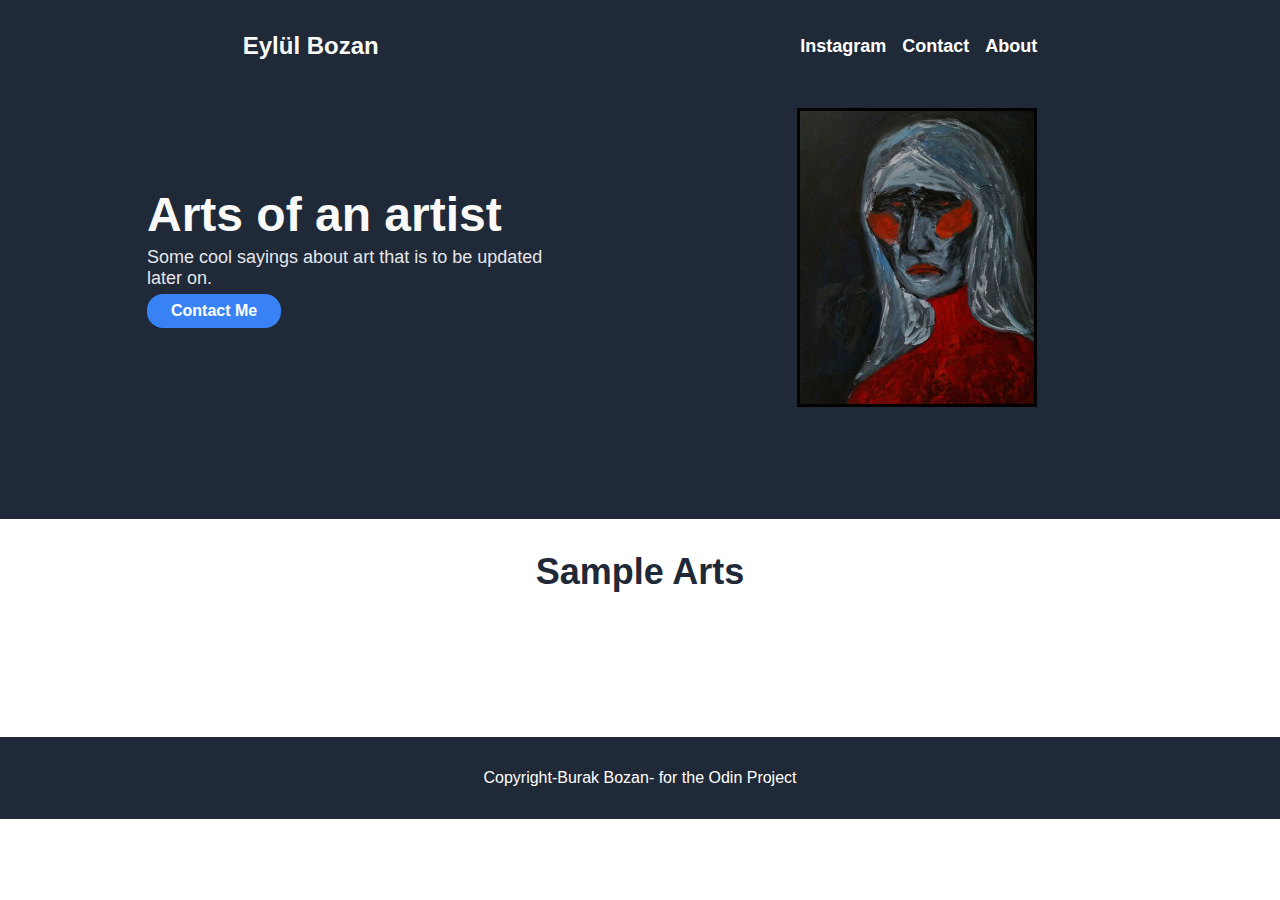
==== pages/arts.html @ 7f8f8235 "add arts page" ====
<!DOCTYPE html>
<html lang="en">

<head>
    <meta charset="UTF-8">
    <meta name="viewport" content="width=device-width, initial-scale=1.0">
    <link rel="stylesheet" href="./arts.css">
    <title>Landing Page</title>
</head>

<body>

    <header>
        <div class="primary-header">
            <span>Eylül Bozan</span>
            <ul>
                <li><a href="#">Instagram</a></li>
                <li><a href="#">Contact</a></li>
                <li><a href="#">About</a></li>
            </ul>
        </div>
        <div class="secondary-header">
            <div class="secondary-header-left">
                <span>Arts of an artist</span>
                <p>Some cool sayings about art that is to be updated later on.</p>
                <button>Contact Me</button>
            </div>
            <img class="secondary-header-right" src="../images/1.png" alt="picture">
        </div>
    </header>
    <div class="container-1">
        <span>Sample Arts</span>
        <div class="card-section">
            
        </div>
    </div>
    <footer>
        <p>Copyright-Burak Bozan- for the Odin Project</p>
    </footer>

</body>

</html>
---- pages/arts.css ----
* {
    box-sizing: border-box;
    margin: 0;
    padding: 0;
    font-family: Helvetica, sans-serif; }

body {
    min-height: 100vh;
}

/*header section*/

header {
    background-color: #1f2937;
    padding: 2rem 2rem 7rem 2rem;
    display: flex;
    flex-direction: column;
    gap: 3rem;
    flex-wrap: wrap;

}

.primary-header {
    display: flex;
    justify-content: space-around;
    align-items: center;
    flex-wrap: wrap;
}

.primary-header > span {
    font-size: 24px;
    color: #f9faf8;
    font-weight: bold;
}

.primary-header > ul {
    display: flex;
    list-style-type: none;
    gap: 1rem;
    color: #e5e7eb;
    font-size: 18px;
}

.primary-header > ul a {
    text-decoration: none;
    color: white;
    font-weight: bolder;
}

.secondary-header {
    display: flex;
    justify-content: space-around;
    align-items: center;
    flex-wrap: wrap;
}


.secondary-header-left {
    max-width: 420px;
    display: flex;
    flex-direction: column;
    gap: 0.3rem;
}



.secondary-header-left > button {
    background-color: #3882f6;
    border: none;
    padding:0.5rem 1.5rem ;
    border-radius: 1rem;
    font-size: 1rem;
    color: white;
    font-weight: bold;
    width: fit-content;
}

.secondary-header-left > span {
    font-size: 48px;
    color: #f9faf8;
    font-weight: bolder;
}

.secondary-header-left > p {
    color: #e5e7eb;
    font-size: 18px;
}

.secondary-header-right {
    width: 15rem;
    margin-right: 6rem;
    display: flex;
    justify-content: center;
    align-items: center;
    border-style: solid;
    border-color: black;
}


/*some random information section*/

.container-1 {
    display: flex;
    flex-direction: column;
    align-items: center;
    padding: 2rem 2rem 7rem 2rem;
    gap: 2rem;
}

.container-1 > span {
    font-size: 36px;
    font-weight: bolder;
    color: #1f2937;
}

.card-section {
    display: flex;
    justify-content: center;
    gap: 2rem;
    width: 100%;
    flex-wrap: wrap;
}

.cards {
    border-style: solid;
    border-color: black;
    border-radius: 1rem;
    border-width: 0.3rem;
    max-width: 15rem;
    
}

.container-2 {
    background-color: #e5e7eb;
    padding: 8rem 7rem 8rem 12rem;
    display: flex;
    justify-content: center;
}

.quote-section {
    display: flex;
    flex-direction: column;
    align-items: flex-start;
    max-width: 1000px;
}

.container-2 p:first-child {
    font-size: 36px;
    font-style: italic;
    font-weight: light;
    color: #1f2937;
    align-self: flex-end;
    

}

.container-2 p:last-child{
    font-weight: bolder;
    color: #1f2937;
    align-self: flex-end;
    margin-right:3rem;
}


/**call action box section*/

.container-3 {
    display: flex;
    justify-content: center;
    align-items: center;
    padding: 6rem ;
    flex-wrap: wrap;
}

.call-action-box {
    display: flex;
    justify-content: space-between;
    background-color: #3882f6;
    padding: 3rem 6rem;
    border-radius: 1rem;
    width: 860px;
    flex-wrap: wrap;
    flex-shrink: ;
}

.call-action-box p:first-child{
    color: white;
    font-weight: bolder;
    font-size: 2rem;
}

.call-action-box p:last-child {
    color: white;
}
.call-action-box > button {
    background-color: #3882f6;
    color: white;
    padding: 0.3rem 2rem;
    border-radius: 1rem;
    font-weight: bolder;
    font-size: 1rem;
    border-color: white;
    border-style: solid;
}

/* footer*/

footer {
    background-color: #1f2937;
    color: white;
    display: flex;
    justify-content: center;
    align-items: center;
    padding-top: 2rem;
    padding-bottom: 2rem;
    flex-wrap: wrap;
}
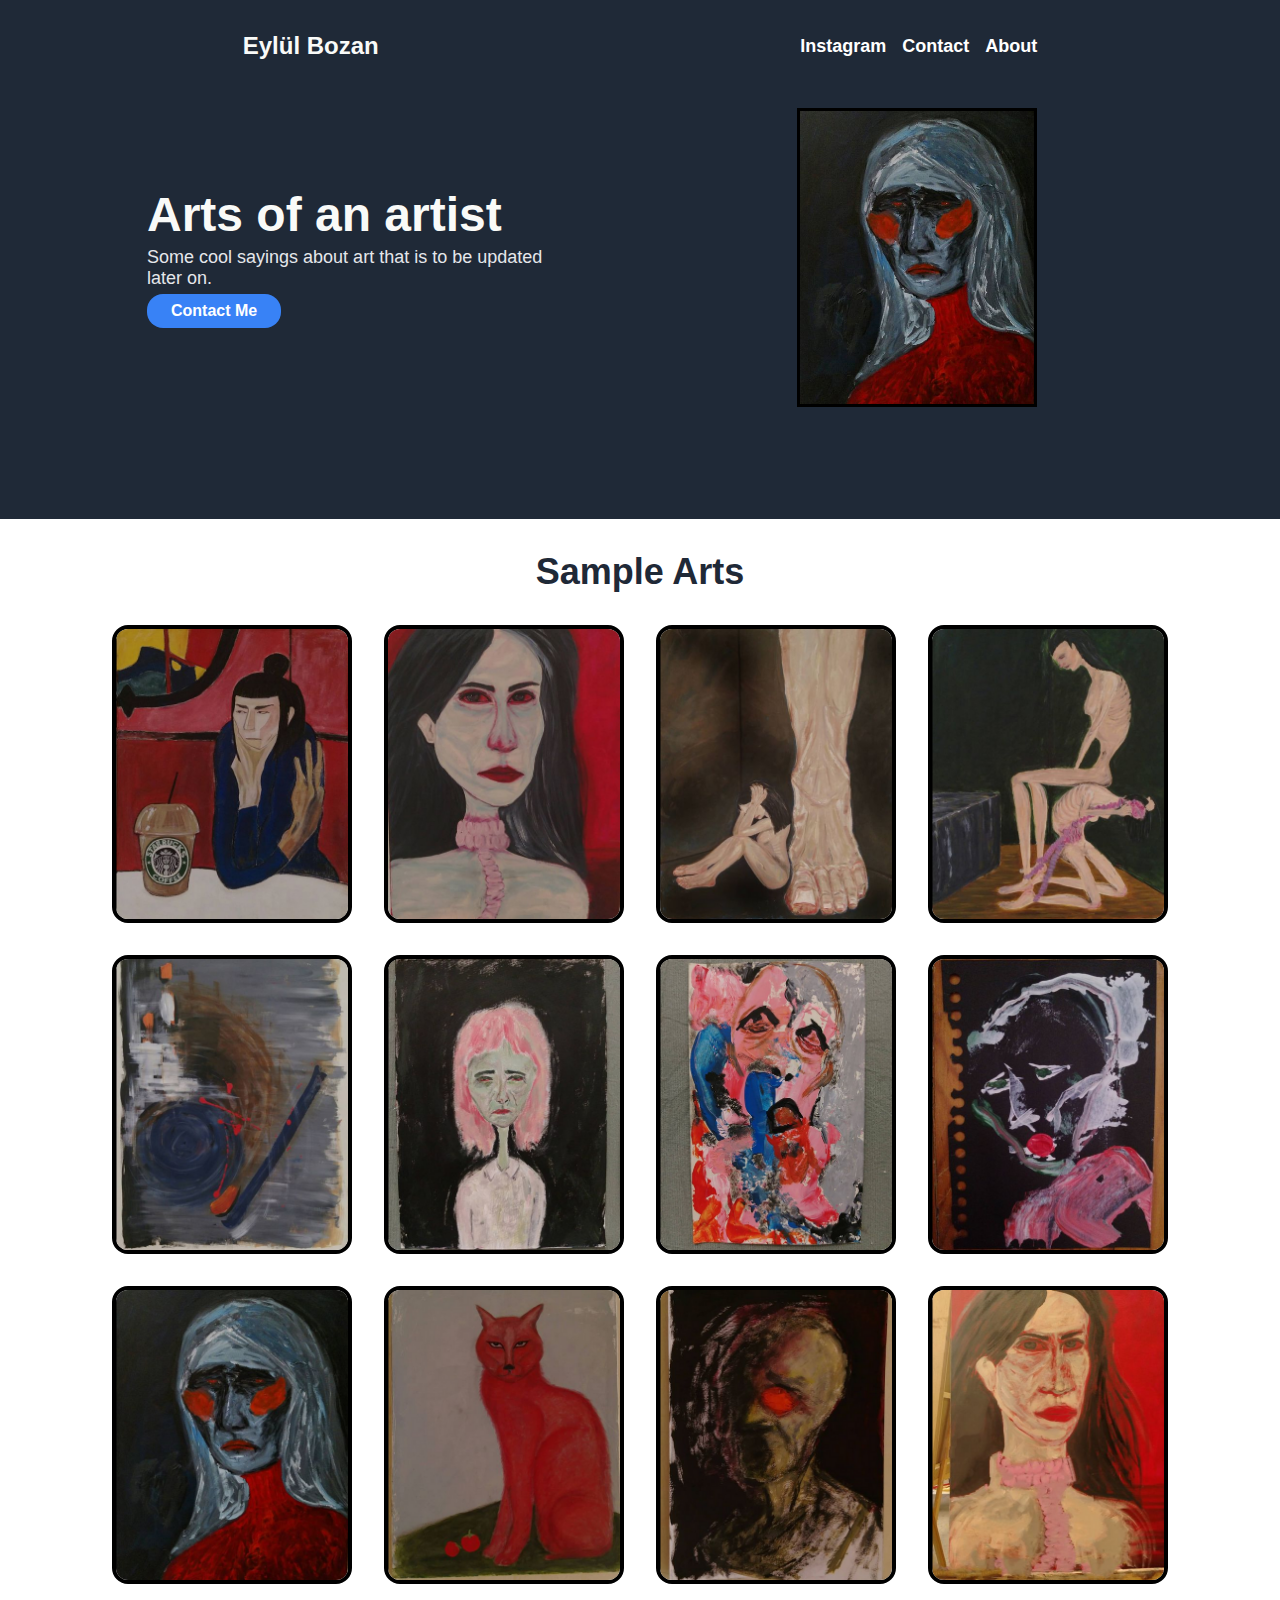
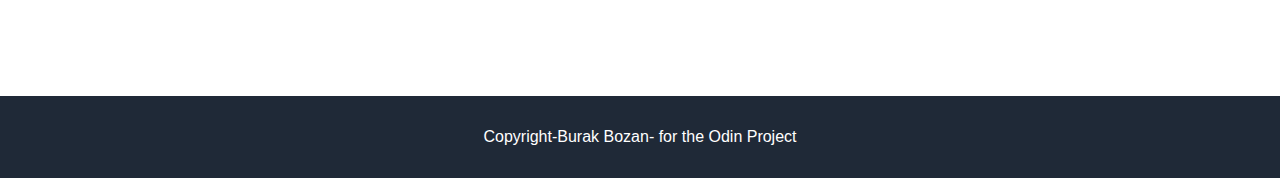
==== commit 86d369c5: "add art page with html and css" ====
--- a/pages/arts.html
+++ b/pages/arts.html
@@ -31,8 +31,19 @@
     <div class="container-1">
         <span>Sample Arts</span>
         <div class="card-section">
-            
-        </div>
+            <img src="./images/1.png" alt="picture" class="cards">
+            <img src="./images/2.png" alt="picture" class="cards">
+            <img src="./images/3.png" alt="picture" class="cards">
+            <img src="./images/4.png" alt="picture" class="cards">
+            <img src="./images/5.png" alt="picture" class="cards">
+            <img src="./images/6.png" alt="picture" class="cards">
+            <img src="./images/7.png" alt="picture" class="cards">
+            <img src="./images/8.png" alt="picture" class="cards">
+            <img src="./images/9.png" alt="picture" class="cards">
+            <img src="./images/10.png" alt="picture" class="cards">
+            <img src="./images/11.png" alt="picture" class="cards">
+            <img src="./images/12.png" alt="picture" class="cards">
+        </div>  
     </div>
     <footer>
         <p>Copyright-Burak Bozan- for the Odin Project</p>
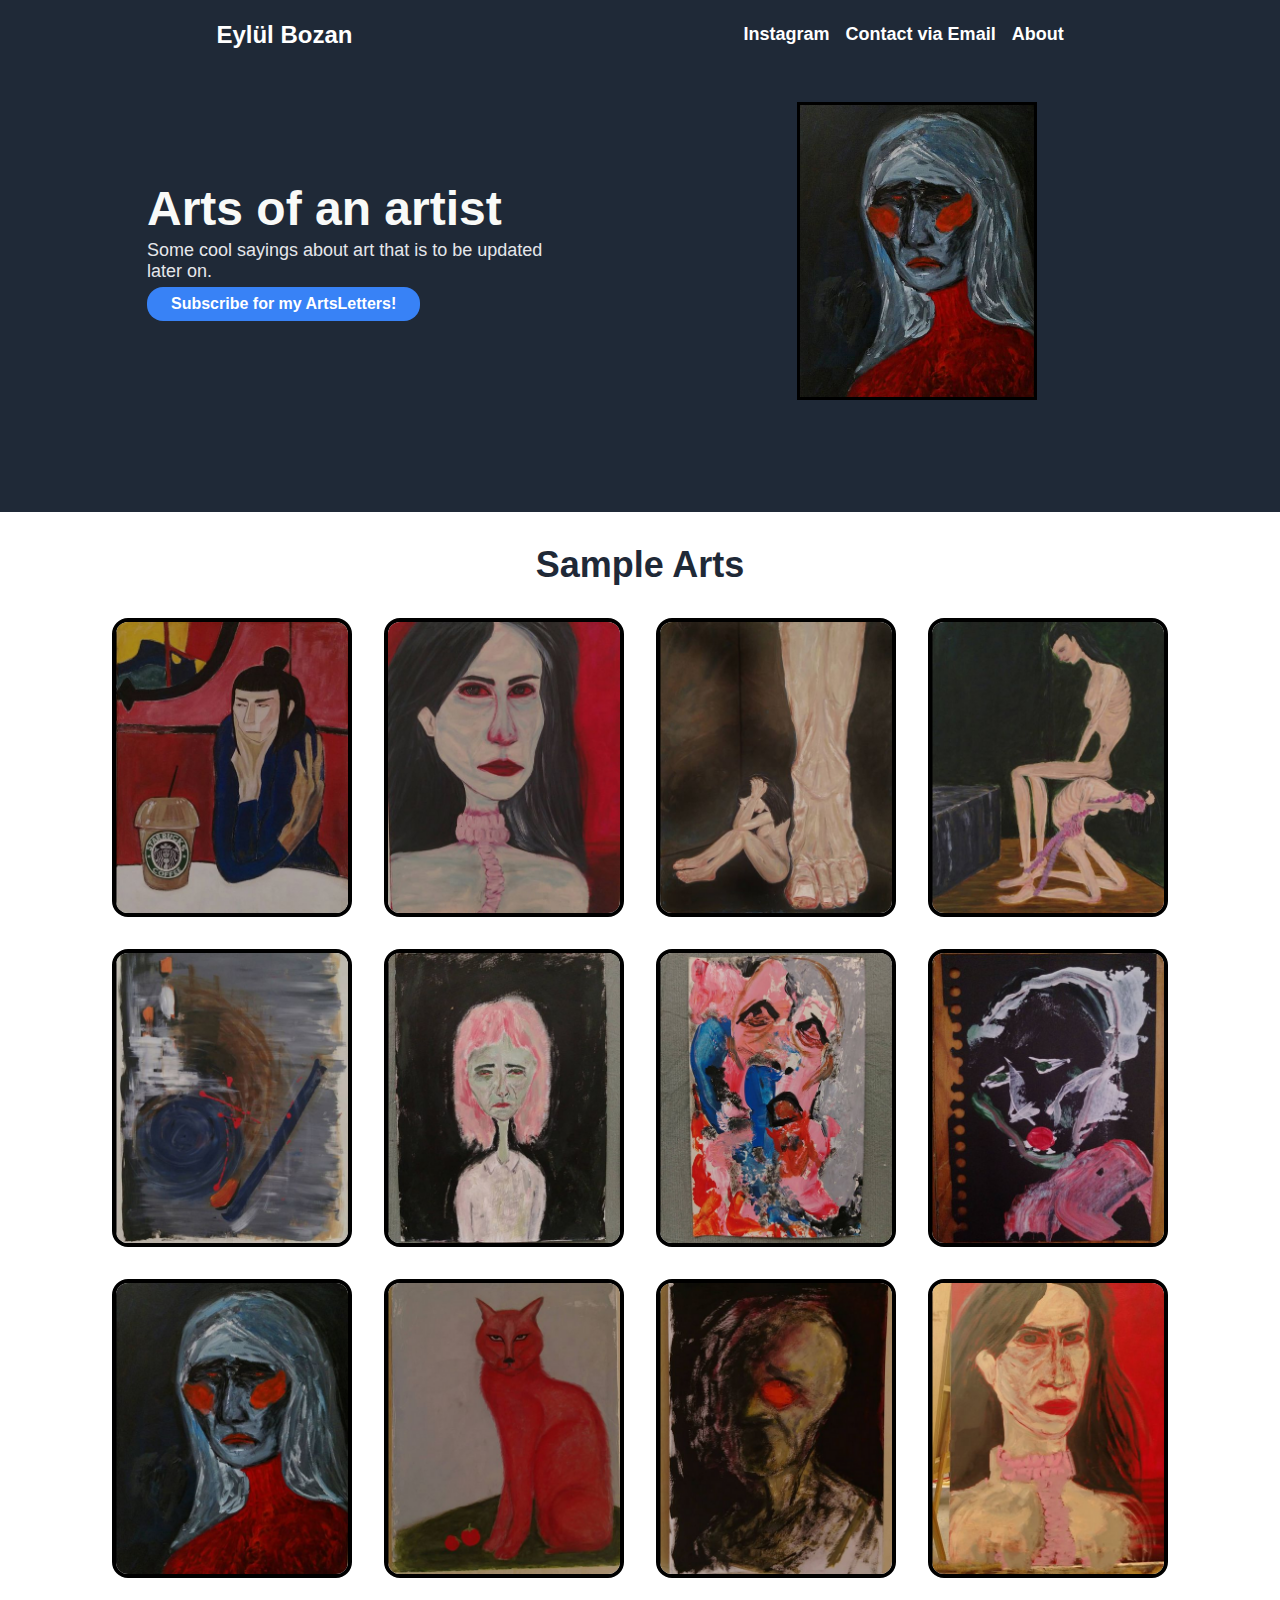
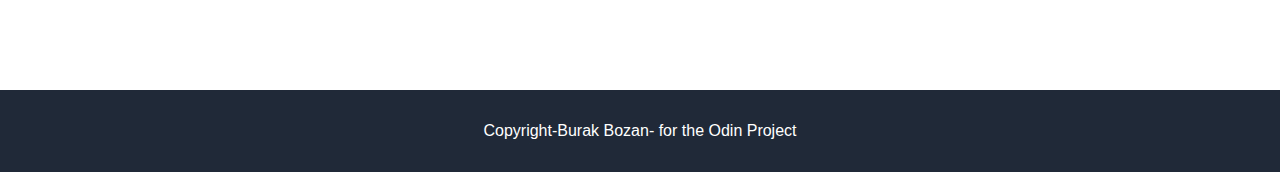
==== commit 4739dc7c: "add sticky header" ====
--- a/pages/arts.html
+++ b/pages/arts.html
@@ -10,20 +10,22 @@
 
 <body>
 
+    <div class="primary-header">
+        <span><a href="../index.html">Eylül Bozan</a></span>
+        <ul>
+            <li><a href="https://www.instagram.com/eylulay.l/" target="_blank">Instagram</a></li>
+            <li><a href="mailto:eylulay91@gmail.com">Contact via Email</a></li>
+            <li><a href="#">About</a></li>
+        </ul>
+    </div>
+
     <header>
-        <div class="primary-header">
-            <span>Eylül Bozan</span>
-            <ul>
-                <li><a href="#">Instagram</a></li>
-                <li><a href="#">Contact</a></li>
-                <li><a href="#">About</a></li>
-            </ul>
-        </div>
+        
         <div class="secondary-header">
             <div class="secondary-header-left">
                 <span>Arts of an artist</span>
                 <p>Some cool sayings about art that is to be updated later on.</p>
-                <button>Contact Me</button>
+                <button>Subscribe for my ArtsLetters!</button>
             </div>
             <img class="secondary-header-right" src="../images/1.png" alt="picture">
         </div>
@@ -43,7 +45,7 @@
             <img src="./images/10.png" alt="picture" class="cards">
             <img src="./images/11.png" alt="picture" class="cards">
             <img src="./images/12.png" alt="picture" class="cards">
-        </div>  
+        </div>
     </div>
     <footer>
         <p>Copyright-Burak Bozan- for the Odin Project</p>
--- a/pages/arts.css
+++ b/pages/arts.css
@@ -25,6 +25,11 @@
     justify-content: space-around;
     align-items: center;
     flex-wrap: wrap;
+    position: sticky;
+    top: 0;
+    background-color: #1f2937;
+    padding: 1.3rem;
+
 }
 
 .primary-header > span {
@@ -32,6 +37,13 @@
     color: #f9faf8;
     font-weight: bold;
 }
+
+.primary-header > span > a {
+    text-decoration: none;
+    color: white;
+    
+}
+
 
 .primary-header > ul {
     display: flex;
